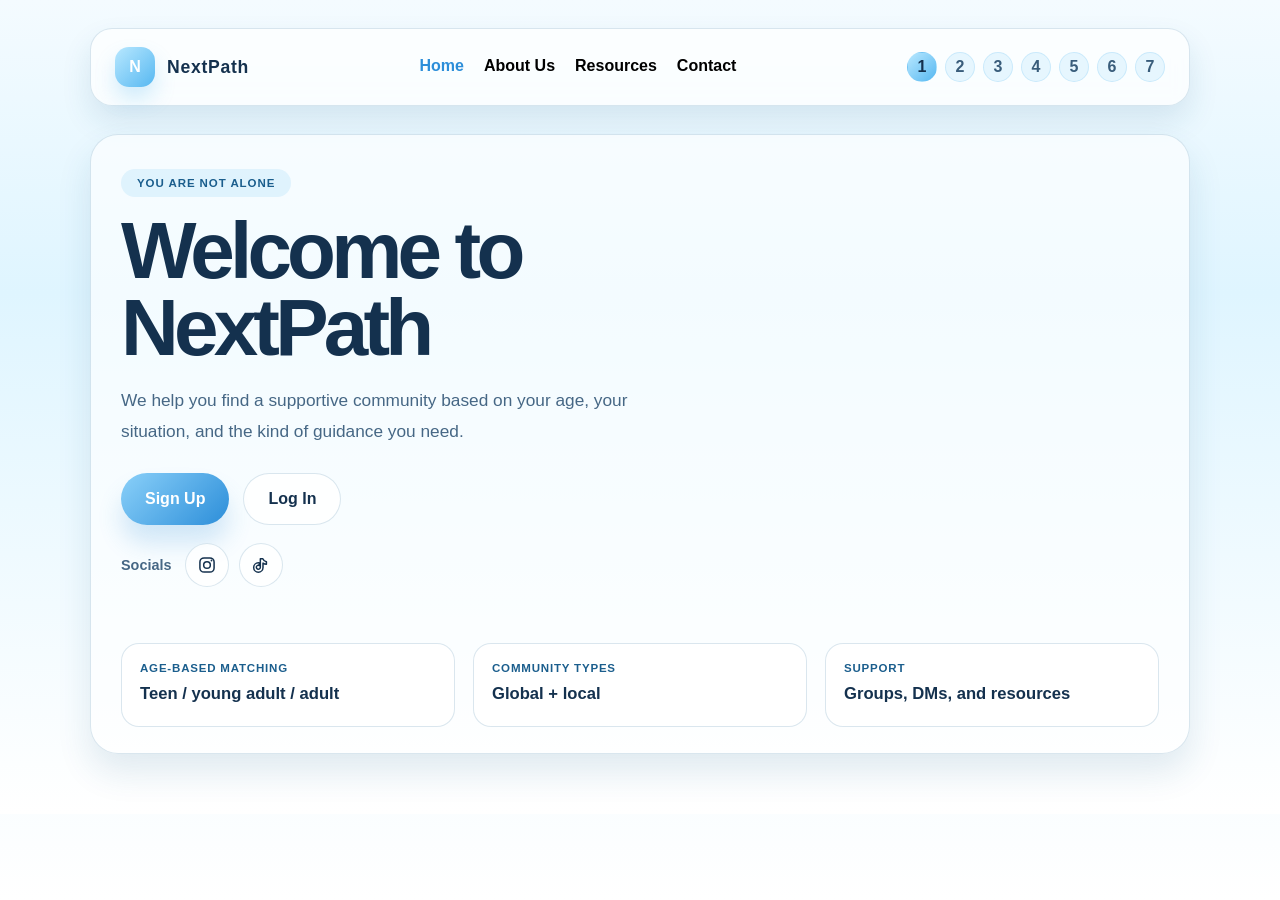
==== docs/index.html @ b5a2231a "Clarify school directory preview handling Co-authored-by: delvicariodyllan <323432565+delvicariodyll" ====
<!DOCTYPE html>
<html lang="en">
  <head>
    <meta charset="UTF-8" />
    <meta name="viewport" content="width=device-width, initial-scale=1.0" />
    <title>NextPath | Support Communities</title>
    <meta name="description" content="Welcome to NextPath. Find age-appropriate support communities, local groups, and resources that match what you're going through." />
    <link rel="stylesheet" href="styles.css" />
  </head>
  <body>
    <div class="page-shell">
      <header class="topbar">
        <div class="brand-wrap">
          <div class="brand-mark">N</div>
          <span class="brand-name">NextPath</span>
        </div>

        <nav class="nav-menu">
          <a href="#" class="nav-link active" data-page="home">Home</a>
          <a href="#" class="nav-link" data-page="about">About Us</a>
          <a href="#" class="nav-link" data-page="resources">Resources</a>
          <a href="#" class="nav-link" data-page="contact">Contact</a>
          <a href="#" class="nav-link hidden-field" data-page="people" data-auth-only="true">People</a>
        </nav>

        <div class="topbar-side">
          <div id="accountSummary" class="account-summary hidden-field" aria-live="polite">
            <button id="accountSummaryButton" class="account-chip" type="button">
              <div id="accountSummaryAvatar" class="account-chip-avatar">A</div>
              <div class="account-chip-copy">
                <strong id="accountSummaryName">Your account</strong>
                <span id="accountSummaryMeta">Create an account to see it here.</span>
              </div>
            </button>
            <button id="accountSettingsButton" class="ghost-btn account-settings-btn" type="button">My settings</button>
          </div>

          <div class="step-indicator">
            <span class="step-pill active">1</span>
            <span class="step-pill">2</span>
            <span class="step-pill">3</span>
            <span class="step-pill">4</span>
            <span class="step-pill">5</span>
            <span class="step-pill">6</span>
            <span class="step-pill">7</span>
          </div>
        </div>
      </header>

      <p id="appNotice" class="app-notice hidden-field" role="status" aria-live="polite"></p>

      <main class="onboarding-app">
        <!-- Home Page -->
        <div id="home-page" class="page-content active">
          <div class="page-card auth-home-card">
            <div id="homeGuestPanel" class="auth-home-panel">
              <div class="intro-copy">
                <p class="eyebrow">You are not alone</p>
                <h1 class="bubble">Welcome to NextPath</h1>
                <p class="subtext">
                  We help you find a supportive community based on your age, your
                  situation, and the kind of guidance you need.
                </p>

                <div class="cta-row">
                  <button id="homeSignupButton" class="primary-btn" type="button">Sign Up</button>
                  <button id="homeLoginButton" class="ghost-btn" type="button">Log In</button>
                </div>

                <div class="social-row" aria-label="Socials">
                  <span class="social-label">Socials</span>
                  <div class="social-links">
                    <a class="social-link" href="#" aria-label="Instagram link coming soon" title="Instagram link coming soon">
                      <svg viewBox="0 0 24 24" aria-hidden="true">
                        <rect x="3.5" y="3.5" width="17" height="17" rx="5"></rect>
                        <circle cx="12" cy="12" r="4"></circle>
                        <circle cx="17.4" cy="6.6" r="1.1" class="social-icon-fill"></circle>
                      </svg>
                    </a>
                    <a class="social-link" href="#" aria-label="TikTok link coming soon" title="TikTok link coming soon">
                      <svg viewBox="0 0 24 24" aria-hidden="true">
                        <path d="M14.2 4.5c.8 2 2.3 3.3 4.3 3.7v3a7.3 7.3 0 0 1-4.1-1.4v5.2a5.6 5.6 0 1 1-5.6-5.6c.4 0 .8 0 1.2.1v3.1a2.4 2.4 0 1 0 1.2 2.1V4.5h3z"></path>
                      </svg>
                    </a>
                  </div>
                </div>
              </div>

              <div class="info-panel">
                <div class="mini-card">
                  <span class="mini-label">Age-based matching</span>
                  <strong>Teen / young adult / adult</strong>
                </div>
                <div class="mini-card">
                  <span class="mini-label">Community types</span>
                  <strong>Global + local</strong>
                </div>
                <div class="mini-card">
                  <span class="mini-label">Support</span>
                  <strong>Groups, DMs, and resources</strong>
                </div>
              </div>
            </div>

            <div id="homeAuthenticatedPanel" class="auth-home-panel hidden-field">
              <div class="card-header">
                <span class="eyebrow small">Welcome back</span>
                <h1 class="bubble">Your NextPath home</h1>
                <p id="homeAuthenticatedCopy" class="subtext">You're signed in and ready to pick up where you left off.</p>
              </div>

              <div class="info-panel auth-dashboard-grid">
                <div class="mini-card">
                  <span class="mini-label">Community access</span>
                  <strong>People matches and support spaces are ready.</strong>
                </div>
                <div class="mini-card">
                  <span class="mini-label">Your profile</span>
                  <strong>Review your onboarding details and saved settings.</strong>
                </div>
                <div class="mini-card">
                  <span class="mini-label">Saved on this browser</span>
                  <strong>Refresh safely and stay on your signed-in home.</strong>
                </div>
              </div>

              <div class="cta-row">
                <button id="homePeopleButton" class="primary-btn" type="button">See People matches</button>
                <button id="homeAccountButton" class="ghost-btn" type="button">Open My Account</button>
              </div>

              <div class="social-row" aria-label="Socials">
                <span class="social-label">Socials</span>
                <div class="social-links">
                  <a class="social-link" href="#" aria-label="Instagram link coming soon" title="Instagram link coming soon">
                    <svg viewBox="0 0 24 24" aria-hidden="true">
                      <rect x="3.5" y="3.5" width="17" height="17" rx="5"></rect>
                      <circle cx="12" cy="12" r="4"></circle>
                      <circle cx="17.4" cy="6.6" r="1.1" class="social-icon-fill"></circle>
                    </svg>
                  </a>
                  <a class="social-link" href="#" aria-label="TikTok link coming soon" title="TikTok link coming soon">
                    <svg viewBox="0 0 24 24" aria-hidden="true">
                      <path d="M14.2 4.5c.8 2 2.3 3.3 4.3 3.7v3a7.3 7.3 0 0 1-4.1-1.4v5.2a5.6 5.6 0 1 1-5.6-5.6c.4 0 .8 0 1.2.1v3.1a2.4 2.4 0 1 0 1.2 2.1V4.5h3z"></path>
                    </svg>
                  </a>
                </div>
              </div>
            </div>
          </div>
        </div>

        <!-- Signup Page -->
        <div id="signup-page" class="page-content">
          <section class="screen active" data-step="1">
            <div class="intro-copy">
              <p class="eyebrow">Create your account</p>
              <h1 class="bubble">Start your NextPath signup</h1>
              <p class="subtext">
                Tell us a little about yourself so we can guide you toward the
                right support, community, and resources.
              </p>

              <div class="cta-row">
                <button class="primary-btn next-btn" type="button">Start Sign Up</button>
                <button id="signupLoginButton" class="ghost-btn" type="button">Log In Instead</button>
              </div>
            </div>

            <div class="info-panel">
              <div class="mini-card">
                <span class="mini-label">Age-based matching</span>
                <strong>Teen / young adult / adult</strong>
              </div>
              <div class="mini-card">
                <span class="mini-label">Community types</span>
                <strong>Global + local</strong>
              </div>
              <div class="mini-card">
                <span class="mini-label">Support</span>
                <strong>Groups, DMs, and resources</strong>
              </div>
            </div>
          </section>

          <section class="screen" data-step="2">
            <div class="card-header">
              <span class="eyebrow small">Step 1</span>
              <h2 class="bubble">How old are you?</h2>
            </div>

            <div class="age-box">
              <div class="age-readout">
                <span id="ageValue">15</span>
              </div>
              <input id="ageRange" type="range" min="7" max="100" value="15" />
              <div id="ageNote" class="age-note">You will be placed within ages 13-18</div>
              <div id="ageTag" class="age-tag">Teen support circle</div>
            </div>

            <div class="nav-row">
              <button class="ghost-btn prev-btn">Back</button>
              <button class="primary-btn next-btn">Next</button>
            </div>
          </section>

          <section class="screen" data-step="3">
            <div class="card-header">
              <span class="eyebrow small">Step 2</span>
              <h2 class="bubble">What are you mainly looking for?</h2>
            </div>

            <div class="choice-grid">
              <button class="choice-card active">A community</button>
              <button class="choice-card">Support programs</button>
              <button class="choice-card">A job</button>
              <button class="choice-card">Resources</button>
              <button class="choice-card">Guidance</button>
              <button class="choice-card">Something else</button>
            </div>

            <div class="nav-row">
              <button class="ghost-btn prev-btn">Back</button>
              <button class="primary-btn next-btn">Next</button>
            </div>
          </section>

          <section class="screen" data-step="4">
            <div class="card-header">
              <span class="eyebrow small">Step 3</span>
              <h2 class="bubble">What are you going through?</h2>
            </div>

            <div class="choice-grid category-grid">
              <button class="choice-card active">Loss &amp; Grief</button>
              <button class="choice-card">Home &amp; Family</button>
              <button class="choice-card">Money &amp; Work</button>
              <button class="choice-card">School</button>
              <button class="choice-card">Mental Wellbeing</button>
              <button class="choice-card">Physical Health</button>
              <button class="choice-card">Relationships</button>
              <button class="choice-card">Moving &amp; Change</button>
              <button class="choice-card">Finding Community</button>
              <button class="choice-card">Personal Growth</button>
              <button class="choice-card">Something else</button>
            </div>

            <div class="nav-row">
              <button class="ghost-btn prev-btn">Back</button>
              <button class="primary-btn next-btn">Next</button>
            </div>
          </section>

          <section class="screen" data-step="5">
            <div class="card-header">
              <span class="eyebrow small">Step 4 · Expand</span>
              <h2 class="bubble">Expand your path</h2>
              <p class="subtext">Choose a more specific option so we can guide you to the right support.</p>
            </div>

            <div class="choice-grid"></div>

            <div class="nav-row">
              <button class="ghost-btn prev-btn">Back</button>
              <button class="primary-btn next-btn">Next</button>
            </div>
          </section>

          <section class="screen" data-step="6">
            <div class="card-header">
              <span class="eyebrow small">Step 5</span>
              <h2 class="bubble">Build your profile</h2>
            </div>

            <div class="profile-layout">
              <div class="profile-side">
                <div class="avatar-section">
                  <div class="avatar-wrap">
                    <div class="avatar-circle">A</div>
                    <button id="cropAvatarBtn" class="crop-btn" aria-label="Crop avatar" title="Crop your avatar">✂️</button>
                  </div>
                </div>

                <label class="field-label">Choose an avatar color</label>
                <div class="avatar-colors" aria-label="Choose an avatar color">
                  <button type="button" class="avatar-color active" data-color="blue" aria-label="Blue"></button>
                  <button type="button" class="avatar-color pink" data-color="pink" aria-label="Pink"></button>
                  <button type="button" class="avatar-color purple" data-color="purple" aria-label="Purple"></button>
                  <button type="button" class="avatar-color green" data-color="green" aria-label="Green"></button>
                  <button type="button" class="avatar-color gold" data-color="gold" aria-label="Gold"></button>
                </div>
                <label class="upload-btn">
                  Upload your own picture
                  <input id="avatarUpload" type="file" accept="image/png,image/jpeg,image/webp" />
                </label>

                <label class="field-label" for="firstName">First name</label>
                <input id="firstName" type="text" placeholder="Type your name here" class="text-field" required />
                <label class="field-label" for="emailAddress">Email</label>
                <input id="emailAddress" type="email" placeholder="Type your email here" class="text-field" aria-describedby="emailHelp" required />
                <p id="emailHelp" class="field-help">For emails and updates.</p>
                <label class="field-label" for="password">Password</label>
                <input id="password" type="password" placeholder="Create a password" class="text-field" autocomplete="new-password" required />
                <p id="passwordHelp" class="field-help">Required to create your account and log back in later.</p>
                <label class="field-label">School / College</label>
                <p class="field-help">Directory suggestions are sourced from official NCES/IES datasets and periodically refreshed.</p>
                <div class="school-search">
                  <input id="schoolSearch" type="text" class="text-field" autocomplete="off" placeholder="Start typing your school..." aria-autocomplete="list" aria-controls="schoolSuggestions" aria-describedby="schoolDirectoryStatus" role="combobox" aria-expanded="false" aria-haspopup="listbox" aria-activedescendant="" />
                  <div id="schoolSuggestions" class="school-suggestions" role="listbox"></div>
                </div>
                <p id="schoolDirectoryStatus" class="field-help" role="status" aria-live="polite">Loading school directory…</p>
                <p class="field-help">NCES/IES source details and refresh guidance: <a href="school-directory-data.md" class="email-link">school-directory-data.md</a></p>
                <div id="schoolAbbreviation" class="school-abbreviation">Your school initials will appear here</div>
                <button id="noSchoolButton" type="button" class="small-link">I do not go to school</button>
                <input id="otherSchool" type="text" class="text-field hidden-field" placeholder="Type your school name here" aria-label="Type your school name" />
              </div>

              <div class="profile-side details">
                <label class="field-label">Interests</label>
                <div class="interest-tags" aria-label="Choose your interests">
                  <span class="active">Music</span>
                  <span>Art</span>
                  <span>Wellbeing</span>
                  <span>Friends</span>
                  <span>Gaming</span>
                  <span>Sports</span>
                  <span>Reading</span>
                  <span>Writing</span>
                  <span>Nature</span>
                  <span>Cooking</span>
                  <span>Animals</span>
                  <span>Technology</span>
                  <span>Volunteering</span>
                  <span>Faith &amp; spirituality</span>
                  <span>Creative projects</span>
                </div>

                <label class="field-label" for="profileBio">Bio</label>
                <textarea id="profileBio" class="text-field area">Looking for peer support, encouragement, and a safe place to feel understood.</textarea>

                <label class="field-label">Local or global?</label>
                <div class="toggle-row">
                  <button class="toggle-btn active">Global + Local</button>
                  <button class="toggle-btn">Global only</button>
                </div>
              </div>
            </div>

            <div class="nav-row">
              <button class="ghost-btn prev-btn">Back</button>
              <button class="primary-btn next-btn">Next</button>
            </div>
          </section>

          <section class="screen" data-step="7">
            <div class="card-header">
              <span class="eyebrow small">Step 6</span>
              <h2 class="bubble">Your community match</h2>
            </div>

            <div class="match-box">
              <div class="match-header">
                <div class="pill">Recommended</div>
                <div class="status-dot"></div>
              </div>

              <h3>Teen Support Circle</h3>
              <p class="match-description">A starting point matched to what you shared.</p>
              <ul>
                <li>Age-separated community</li>
                <li>Supportive group chats</li>
                <li>Local meetups and resources</li>
                <li>Private DMs to connect</li>
              </ul>
            </div>

            <div class="action-grid"></div>

            <div class="nav-row end">
              <button class="ghost-btn prev-btn">Back</button>
              <button id="joinNowButton" class="primary-btn" type="button">Join Now</button>
            </div>
          </section>
        </div>

        <!-- Login Page -->
        <div id="login-page" class="page-content">
          <div class="page-card login-page-card">
            <div class="card-header">
              <span class="eyebrow small">Returning user</span>
              <h1 class="bubble">Log in to NextPath</h1>
              <p class="subtext">Use the email and password from your saved account on this browser.</p>
            </div>

            <form id="loginForm" class="returning-user-panel login-panel">
              <div>
                <h3>Saved on this browser</h3>
                <p id="loginStatus" class="small-subtext">Create an account first if this is your first visit on this browser.</p>
              </div>
              <div class="returning-user-form">
                <p id="loginAccountPickerLabel" class="field-label">Saved accounts</p>
                <div id="loginAccountPicker" class="login-account-picker" role="listbox" aria-labelledby="loginAccountPickerLabel"></div>

                <label class="field-label" for="loginEmail">Email</label>
                <input id="loginEmail" type="email" class="text-field" autocomplete="email" placeholder="Type your email here" required />

                <label class="field-label" for="loginPassword">Password</label>
                <input id="loginPassword" type="password" class="text-field" autocomplete="current-password" placeholder="Type your password here" required />
                <p class="field-help">Passwords are required for new signups and for log in.</p>

                <div class="returning-user-actions">
                  <button class="primary-btn" type="submit">Log In</button>
                  <button id="loginBackButton" class="ghost-btn" type="button">Back to Home</button>
                </div>
              </div>
            </form>
          </div>
        </div>

        <!-- About Us Page -->
        <div id="about-page" class="page-content">
          <div class="page-card">
            <div class="card-header">
              <h1 class="bubble">About NextPath</h1>
            </div>

            <div class="info-panel about-panel">
              <div class="mini-card">
                <p class="info-copy">
                  NextPath is designed for people rebuilding their lives after a major disruption—especially young adults facing barriers such as homelessness, financial hardship, interrupted education, unemployment, or limited access to opportunity. Rather than labeling people by what happened to them, NextPath focuses on where they are now and where they want to go.
                </p>
              </div>

              <div class="mini-card">
                <h3 class="section-title">How We Help</h3>
                <p class="info-copy">
                  We connect you with supportive communities, local resources, and mentorship opportunities to help you chart your own path forward.
                </p>
              </div>

              <div class="mini-card">
                <h3 class="section-title">Get in Touch</h3>
                <p class="info-copy">
                  Have questions or want to learn more? Reach out to us at <a href="mailto:nextpathproject@gmail.com" class="email-link">nextpathproject@gmail.com</a>
                </p>
              </div>

              <div class="mini-card">
                <h3 class="section-title">Featured Stories</h3>
                <p class="info-copy">
                  Coming soon! Share inspiring stories from our community members.
                </p>
              </div>
            </div>

            <div class="nav-row">
              <button class="ghost-btn back-to-home-btn">Back to Home</button>
            </div>
          </div>
        </div>

        <!-- Resources Page -->
        <div id="resources-page" class="page-content">
          <div class="page-card">
            <div class="card-header">
              <h1 class="bubble">Resources</h1>
            </div>
            <p class="subtext">Coming soon! Helpful resources and guides will be available here.</p>
            <div class="nav-row">
              <button class="ghost-btn back-to-home-btn">Back to Home</button>
            </div>
          </div>
        </div>

        <!-- People Page -->
        <div id="people-page" class="page-content">
          <div class="page-card">
            <div class="card-header">
              <span class="eyebrow small">People</span>
              <h1 class="bubble">People who get it</h1>
              <p id="peopleContext" class="subtext">Create your account to unlock personalized people and community matching.</p>
            </div>

            <div id="peopleEmptyState" class="empty-state">
              <h3>No live people here yet</h3>
              <p>
                NextPath is still growing. This tab is already filtered by your onboarding problem and shared interests,
                and it will populate with people and communities as they join.
              </p>
            </div>

            <div id="peopleMatches" class="people-grid"></div>
            <p id="peoplePlaceholderNote" class="placeholder-note hidden-field">Placeholder matches are shown while live members are still joining.</p>

            <div class="nav-row">
              <button class="ghost-btn back-to-home-btn">Back to Home</button>
            </div>
          </div>
        </div>

        <!-- Account Page -->
        <div id="account-page" class="page-content">
          <div class="page-card">
            <div class="card-header">
              <span class="eyebrow small">Account</span>
              <h1 class="bubble">Your account</h1>
              <p id="accountContext" class="subtext">Finish onboarding to see your account controls, settings, and posts.</p>
            </div>

            <section id="returningUserPanel" class="returning-user-panel">
              <div>
                <h3>Returning user</h3>
                <p id="returningUserStatus" class="small-subtext">Create an account to unlock sign-in for later visits on this browser.</p>
              </div>
              <div class="returning-user-form">
                <p id="returningAccountPickerLabel" class="field-label">Saved accounts</p>
                <div id="returningAccountPicker" class="login-account-picker" role="listbox" aria-labelledby="returningAccountPickerLabel"></div>
                <div class="returning-user-actions">
                  <button id="returningLoginButton" class="primary-btn" type="button">Sign in</button>
                  <button id="signOutButton" class="ghost-btn" type="button" disabled>Sign out</button>
                </div>
                <button id="resumeOnboardingButton" class="ghost-btn full-width-btn" type="button" disabled>Edit full signup details</button>
              </div>
            </section>

            <div class="account-page-grid">
              <section class="profile-side">
                <h3>Settings</h3>
                <p id="settingsOwnerNote" class="owner-note">Only the account owner can use these settings.</p>

                <label class="field-label" for="settingsAge">Age</label>
                <input id="settingsAge" type="number" min="7" max="100" class="text-field" disabled />

                <label class="field-label" for="settingsName">First name</label>
                <input id="settingsName" type="text" class="text-field" disabled />

                <label class="field-label" for="settingsEmail">Email</label>
                <input id="settingsEmail" type="email" class="text-field" disabled />

                <label class="field-label" for="settingsGoal">Main goal</label>
                <select id="settingsGoal" class="text-field" disabled>
                  <option value="A community">A community</option>
                  <option value="Support programs">Support programs</option>
                  <option value="A job">A job</option>
                  <option value="Resources">Resources</option>
                  <option value="Guidance">Guidance</option>
                  <option value="Something else">Something else</option>
                </select>

                <label class="field-label" for="settingsCategory">Community focus</label>
                <select id="settingsCategory" class="text-field" disabled>
                  <option value="Loss &amp; Grief">Loss &amp; Grief</option>
                </select>

                <label class="field-label" for="settingsSubcategory">Expanded focus</label>
                <select id="settingsSubcategory" class="text-field" disabled>
                  <option value="">No expanded focus</option>
                </select>

                <label class="field-label" for="settingsSchool">School / College</label>
                <input id="settingsSchool" type="text" class="text-field" disabled />

                <label class="field-label" for="settingsLocation">Local or global</label>
                <input id="settingsLocation" type="text" class="text-field" disabled />

                <label class="field-label" for="settingsInterests">Interests (comma separated)</label>
                <input id="settingsInterests" type="text" class="text-field" disabled />

                <label class="field-label" for="settingsBio">Bio</label>
                <textarea id="settingsBio" class="text-field area" disabled></textarea>

                <button id="saveSettingsButton" class="primary-btn account-save-btn" type="button" disabled>Save settings</button>
              </section>

              <section class="profile-side">
                <h3>Your posts</h3>
                <p class="small-subtext">Only posts created by this account show edit controls.</p>
                <div id="accountPosts" class="post-list"></div>
              </section>
            </div>

            <div class="nav-row">
              <button class="ghost-btn back-to-home-btn">Back to Home</button>
            </div>
          </div>
        </div>

        <!-- Contact Page -->
        <div id="contact-page" class="page-content">
          <div class="page-card">
            <div class="card-header">
              <h1 class="bubble">Contact</h1>
            </div>
            <div class="contact-panel">
              <p class="contact-intro">Get in touch with NextPath</p>
              <a href="mailto:nextpathproject@gmail.com" class="email-link contact-link">
                nextpathproject@gmail.com
              </a>
            </div>
            <div class="nav-row">
              <button class="ghost-btn back-to-home-btn">Back to Home</button>
            </div>
          </div>
        </div>
      </main>
    </div>

    <!-- Enhanced Avatar Cropper Modal Popup -->
    <div id="avatarCropperModal" class="avatar-cropper-modal hidden-field">
      <div class="cropper-container">
        <div class="cropper-header">
          <h3>Crop Your Avatar</h3>
          <button id="closeCropper" class="close-btn" aria-label="Close cropper">×</button>
        </div>

        <div class="cropper-content">
          <div class="crop-canvas-wrapper">
            <canvas id="cropCanvas"></canvas>
            <div class="crop-overlay"></div>
          </div>

          <div class="crop-controls-section">
            <div class="control-group">
              <label class="crop-label" for="avatarZoom">Zoom</label>
              <input id="avatarZoom" type="range" min="50" max="300" value="100" step="5" />
              <span class="control-value" id="zoomValue">100%</span>
            </div>

            <div class="control-group">
              <label class="crop-label" for="avatarX">Left / Right</label>
              <input id="avatarX" type="range" min="-100" max="100" value="0" step="5" />
              <span class="control-value" id="xValue">0%</span>
            </div>

            <div class="control-group">
              <label class="crop-label" for="avatarY">Up / Down</label>
              <input id="avatarY" type="range" min="-100" max="100" value="0" step="5" />
              <span class="control-value" id="yValue">0%</span>
            </div>
          </div>
        </div>

        <div class="cropper-actions">
          <button id="cancelCrop" class="ghost-btn">Cancel</button>
          <button id="applyCrop" class="primary-btn">Apply Crop</button>
        </div>
      </div>
    </div>

    <script src="script.js"></script>
  </body>
</html>
---- docs/styles.css ----
:root {
  --sky-50: #eff9ff;
  --sky-100: #dff4ff;
  --sky-200: #cfeeff;
  --sky-300: #b8e8ff;
  --sky-400: #8ad0f9;
  --sky-500: #57b8f1;
  --sky-700: #2c8ed9;
  --sky-900: #1b5e8d;
  --navy-900: #14314e;
  --navy-700: #395d7b;
  --white: #ffffff;
  --muted: #466785;
  --shadow: rgba(28, 88, 130, 0.12);
  --line: rgba(51, 115, 163, 0.18);
  --panel: rgba(255, 255, 255, 0.75);
}

* {
  box-sizing: border-box;
}

html, body {
  margin: 0;
  min-height: 100%;
  font-family: "Segoe UI", Tahoma, Geneva, Verdana, sans-serif;
  background: linear-gradient(180deg, #f4fbff 0%, #dff5ff 36%, #ffffff 100%);
  color: var(--navy-900);
}

body {
  display: flex;
  justify-content: center;
  align-items: flex-start;
  padding: 28px 18px 60px;
}

button, input, textarea {
  font: inherit;
}

button {
  cursor: pointer;
}

.page-shell {
  width: min(1100px, 100%);
}

.topbar {
  display: flex;
  align-items: center;
  justify-content: space-between;
  flex-wrap: wrap;
  gap: 14px 22px;
  padding: 18px 24px;
  background: rgba(255,255,255,0.7);
  border: 1px solid var(--line);
  border-radius: 22px;
  box-shadow: 0 15px 30px var(--shadow);
  backdrop-filter: blur(8px);
}

.brand-wrap {
  display: flex;
  align-items: center;
  gap: 12px;
  margin-right: auto;
}

.brand-mark {
  width: 40px;
  height: 40px;
  border-radius: 14px;
  background: linear-gradient(135deg, var(--sky-300), var(--sky-500));
  color: var(--white);
  display: grid;
  place-items: center;
  font-weight: 800;
  box-shadow: 0 12px 20px rgba(87, 184, 241, 0.25);
}

.brand-name {
  font-size: 1.1rem;
  font-weight: 800;
  letter-spacing: 0.04em;
}

.nav-menu {
  display: flex;
  flex-wrap: wrap;
  gap: 10px 20px;
  align-items: center;
}

.topbar-side {
  display: flex;
  align-items: center;
  gap: 14px;
  margin-left: auto;
}

.nav-link {
  color: #000000 !important;
  text-decoration: none;
  font-weight: 700;
  cursor: pointer;
  transition: color 0.2s ease;
  border-bottom: 2px solid transparent;
  padding-bottom: 2px;
  background: none;
  border: none;
  font-size: inherit;
}

.nav-link:hover {
  color: var(--sky-700) !important;
}

.nav-link.active {
  color: var(--sky-700) !important;
  border-bottom-color: var(--sky-700);
}

.step-indicator {
  display: flex;
  gap: 8px;
}

.account-summary {
  display: flex;
  align-items: center;
  gap: 10px;
}

.account-chip {
  display: flex;
  align-items: center;
  gap: 12px;
  padding: 8px 12px;
  border: 1px solid var(--line);
  border-radius: 18px;
  background: rgba(255,255,255,0.86);
  color: var(--navy-900);
}

.account-chip-copy {
  display: flex;
  flex-direction: column;
  align-items: flex-start;
  gap: 2px;
  text-align: left;
}

.account-chip-copy strong {
  font-size: 0.92rem;
}

.account-chip-copy span {
  color: var(--muted);
  font-size: 0.78rem;
  font-weight: 700;
}

.account-chip-avatar {
  width: 42px;
  height: 42px;
  border-radius: 50%;
  background: linear-gradient(135deg, var(--sky-300), var(--sky-500));
  color: var(--white);
  display: grid;
  place-items: center;
  font-weight: 900;
  background-size: cover;
  background-position: center;
  box-shadow: 0 10px 18px rgba(87,184,241,0.2);
}

.account-chip-avatar.pink { background: linear-gradient(135deg, #ffb8d2, #e66b9a); }
.account-chip-avatar.purple { background: linear-gradient(135deg, #d0b8ff, #8762d6); }
.account-chip-avatar.green { background: linear-gradient(135deg, #a9e8c4, #45ae75); }
.account-chip-avatar.gold { background: linear-gradient(135deg, #ffe4a1, #e1a62a); }
.account-chip-avatar.has-image { background-repeat: no-repeat; }

.account-settings-btn,
.account-save-btn {
  min-height: 44px;
}

.step-pill {
  width: 30px;
  height: 30px;
  border-radius: 50%;
  background: rgba(87, 184, 241, 0.12);
  border: 1px solid rgba(87,184,241,0.2);
  display: grid;
  place-items: center;
  color: var(--navy-700);
  font-weight: 800;
}

.step-pill.active {
  background: linear-gradient(135deg, var(--sky-300), var(--sky-500));
  color: var(--navy-900);
  border-color: transparent;
}

.onboarding-app {
  position: relative;
  margin-top: 28px;
  min-height: 620px;
}

.app-notice {
  margin: 14px 6px 0;
  padding: 12px 16px;
  border: 1px solid rgba(44,142,217,0.2);
  border-radius: 16px;
  background: rgba(255,255,255,0.78);
  color: var(--sky-900);
  font-weight: 700;
}

.page-content {
  display: none;
}

.page-content.active {
  display: block;
}

.page-card {
  background: rgba(255,255,255,0.62);
  border: 1px solid var(--line);
  border-radius: 28px;
  padding: 34px 30px 26px;
  box-shadow: 0 18px 34px var(--shadow);
}

.auth-home-card,
.login-page-card {
  min-height: 620px;
}

.auth-home-card {
  display: flex;
  flex-direction: column;
  justify-content: center;
}

.auth-home-panel {
  display: grid;
  gap: 28px;
}

.screen {
  display: none;
  background: rgba(255,255,255,0.62);
  border: 1px solid var(--line);
  border-radius: 28px;
  padding: 34px 30px 26px;
  box-shadow: 0 18px 34px var(--shadow);
}

.screen.active {
  display: block;
}

.content-section {
  background: rgba(255,255,255,0.62);
  border: 1px solid var(--line);
  border-radius: 28px;
  padding: 34px 30px 26px;
  box-shadow: 0 18px 34px var(--shadow);
}

.about-content {
  max-width: 700px;
}

.about-panel {
  grid-template-columns: 1fr 1fr;
}

.email-link {
  color: var(--sky-700);
  text-decoration: none;
  font-weight: 600;
}

.email-link:hover {
  text-decoration: underline;
}

.eyebrow {
  display: inline-block;
  margin: 0 0 16px;
  padding: 8px 16px;
  border-radius: 999px;
  background: rgba(87, 184, 241, 0.14);
  color: var(--sky-900);
  text-transform: uppercase;
  letter-spacing: 0.08em;
  font-size: 0.72rem;
  font-weight: 900;
}

.eyebrow.small {
  padding: 7px 12px;
  font-size: 0.68rem;
}

.bubble {
  font-weight: 900;
  letter-spacing: -0.06em;
  line-height: 0.96;
}

h1.bubble {
  font-size: clamp(2.7rem, 7vw, 5rem);
  margin: 0;
}

h2.bubble {
  font-size: clamp(2rem, 5vw, 3.1rem);
  margin: 0;
}

h3 {
  margin: 0;
  font-size: 1.5rem;
}

.intro-copy {
  max-width: 660px;
}

.subtext {
  margin: 18px 0 0;
  max-width: 560px;
  color: var(--muted);
  font-size: 1.08rem;
  line-height: 1.8;
}

.cta-row,
.nav-row {
  display: flex;
  align-items: center;
  gap: 14px;
  margin-top: 26px;
}

.social-row {
  display: flex;
  align-items: center;
  gap: 14px;
  margin-top: 18px;
  flex-wrap: wrap;
}

.social-label {
  color: var(--muted);
  font-size: 0.9rem;
  font-weight: 800;
}

.social-links {
  display: flex;
  align-items: center;
  gap: 10px;
}

.social-link {
  display: inline-flex;
  align-items: center;
  justify-content: center;
  width: 44px;
  height: 44px;
  border-radius: 999px;
  border: 1px solid var(--line);
  background: rgba(255,255,255,0.82);
  color: var(--navy-900);
  transition: transform 0.2s ease, box-shadow 0.2s ease, border-color 0.2s ease;
}

.social-link:hover,
.social-link:focus-visible {
  transform: translateY(-1px);
  border-color: rgba(44,142,217,0.45);
  box-shadow: 0 10px 18px rgba(87,184,241,0.14);
}

.social-link:focus-visible {
  outline: 2px solid rgba(44,142,217,0.45);
  outline-offset: 2px;
}

.social-link svg {
  width: 20px;
  height: 20px;
  stroke: currentColor;
  stroke-width: 1.8;
  fill: none;
  stroke-linecap: round;
  stroke-linejoin: round;
}

.social-link .social-icon-fill {
  fill: currentColor;
  stroke: none;
}

.primary-btn,
.ghost-btn,
.toggle-btn,
.choice-card {
  border: none;
  border-radius: 999px;
  font-weight: 800;
  transition: transform 0.2s ease, box-shadow 0.2s ease;
}

.primary-btn,
.ghost-btn {
  min-height: 52px;
  padding: 0 24px;
}

.primary-btn {
  background: linear-gradient(135deg, var(--sky-400), var(--sky-700));
  color: var(--white);
  box-shadow: 0 18px 24px rgba(44, 142, 217, 0.2);
}

.primary-btn:hover,
.ghost-btn:hover,
.choice-card:hover,
.toggle-btn:hover {
  transform: translateY(-1px);
}

.ghost-btn {
  background: rgba(255,255,255,0.8);
  color: var(--navy-900);
  border: 1px solid var(--line);
}

.info-panel {
  display: grid;
  grid-template-columns: repeat(3, minmax(0,1fr));
  gap: 18px;
  margin-top: 28px;
}

.mini-card {
  display: flex;
  flex-direction: column;
  gap: 8px;
  padding: 18px 18px 20px;
  background: rgba(255,255,255,0.78);
  border: 1px solid var(--line);
  border-radius: 18px;
}

.mini-label {
  color: var(--sky-900);
  font-size: 0.72rem;
  font-weight: 800;
  text-transform: uppercase;
  letter-spacing: 0.07em;
}

.mini-card strong {
  font-size: 1.04rem;
  line-height: 1.4;
}

.info-copy {
  margin: 0;
  color: #4a5f7f;
  font-size: 1rem;
  line-height: 1.6;
}

.section-title {
  margin: 0 0 1em;
  color: #1a3a5c;
  font-size: 1.1rem;
}

.age-box {
  max-width: 640px;
  margin-top: 28px;
  background: rgba(255,255,255,0.72);
  border: 1px solid var(--line);
  border-radius: 20px;
  padding: 26px 24px;
}

.age-readout {
  font-size: clamp(2.2rem, 6vw, 4rem);
  font-weight: 900;
  letter-spacing: -0.08em;
  color: var(--navy-900);
}

input[type="range"] {
  width: 100%;
  accent-color: var(--sky-700);
  margin: 18px 0 6px;
}

.age-note {
  margin-top: 12px;
  color: var(--muted);
  font-weight: 700;
}

.age-tag {
  display: inline-flex;
  margin-top: 18px;
  padding: 10px 16px;
  border-radius: 999px;
  background: rgba(87,184,241,0.12);
  color: var(--sky-900);
  font-weight: 800;
}

.choice-grid {
  display: grid;
  grid-template-columns: repeat(3, minmax(0,1fr));
  gap: 14px;
  margin-top: 24px;
}

.choice-card {
  min-height: 74px;
  background: rgba(255,255,255,0.8);
  border: 1px solid var(--line);
  color: var(--navy-900);
  padding: 16px 18px;
  text-align: left;
  font-weight: 800;
}

.choice-card.active {
  background: linear-gradient(135deg, rgba(184,232,255,0.9), rgba(255,255,255,0.9));
  border-color: rgba(44,142,217,0.35);
}

.card-header {
  margin-bottom: 10px;
}

.profile-layout {
  display: grid;
  grid-template-columns: 0.9fr 1.1fr;
  gap: 20px;
  margin-top: 16px;
}

.profile-side {
  background: rgba(255,255,255,0.72);
  border: 1px solid var(--line);
  border-radius: 22px;
  padding: 20px;
}

.avatar-section {
  position: relative;
  display: flex;
  flex-direction: column;
  align-items: center;
}

.avatar-wrap {
  position: relative;
  display: flex;
  justify-content: center;
  margin-bottom: 18px;
}

.avatar-circle {
  width: 96px;
  height: 96px;
  border-radius: 50%;
  background: linear-gradient(135deg, var(--sky-300), var(--sky-500));
  display: grid;
  place-items: center;
  color: var(--white);
  font-size: 2.2rem;
  font-weight: 900;
  box-shadow: 0 18px 24px rgba(87,184,241,0.2);
  background-size: cover;
  background-position: center;
}

.avatar-circle.pink {
  background: linear-gradient(135deg, #ffb8d2, #e66b9a);
}

.avatar-circle.purple {
  background: linear-gradient(135deg, #d0b8ff, #8762d6);
}

.avatar-circle.green {
  background: linear-gradient(135deg, #a9e8c4, #45ae75);
}

.avatar-circle.gold {
  background: linear-gradient(135deg, #ffe4a1, #e1a62a);
}

.avatar-circle.has-image {
  background-color: var(--sky-300);
  background-repeat: no-repeat;
}

.crop-btn {
  position: absolute;
  bottom: 0;
  right: 0;
  width: 36px;
  height: 36px;
  border-radius: 50%;
  background: linear-gradient(135deg, var(--sky-400), var(--sky-700));
  border: 3px solid var(--white);
  color: var(--white);
  font-size: 1.1rem;
  display: flex;
  align-items: center;
  justify-content: center;
  box-shadow: 0 6px 16px rgba(44, 142, 217, 0.3);
  cursor: pointer;
  transition: transform 0.2s ease, box-shadow 0.2s ease;
}

.crop-btn:hover {
  transform: scale(1.1);
  box-shadow: 0 8px 20px rgba(44, 142, 217, 0.4);
}

.crop-btn:active {
  transform: scale(0.95);
}

.avatar-colors {
  display: flex;
  gap: 10px;
  margin: 8px 0 14px;
}

.avatar-color {
  width: 30px;
  height: 30px;
  padding: 0;
  border: 3px solid transparent;
  border-radius: 50%;
  background: linear-gradient(135deg, var(--sky-300), var(--sky-500));
  cursor: pointer;
}

.avatar-color.pink { background: linear-gradient(135deg, #ffb8d2, #e66b9a); }
.avatar-color.purple { background: linear-gradient(135deg, #d0b8ff, #8762d6); }
.avatar-color.green { background: linear-gradient(135deg, #a9e8c4, #45ae75); }
.avatar-color.gold { background: linear-gradient(135deg, #ffe4a1, #e1a62a); }
.avatar-color.active { border-color: var(--navy-900); }

.upload-btn {
  display: inline-flex;
  width: fit-content;
  padding: 9px 13px;
  border: 1px solid var(--line);
  border-radius: 999px;
  color: var(--sky-900);
  background: rgba(255,255,255,0.78);
  font-size: 0.84rem;
  font-weight: 800;
  cursor: pointer;
}

.upload-btn input {
  display: none;
}

.hidden-field {
  display: none;
}

/* Enhanced Avatar Cropper Modal Popup */
.avatar-cropper-modal {
  position: fixed;
  top: 0;
  left: 0;
  right: 0;
  bottom: 0;
  background: rgba(0, 0, 0, 0.5);
  display: none;
  align-items: center;
  justify-content: center;
  z-index: 1000;
  padding: 20px;
  backdrop-filter: blur(4px);
}

.avatar-cropper-modal.show {
  display: flex;
}

.cropper-container {
  background: var(--white);
  border-radius: 24px;
  box-shadow: 0 25px 50px rgba(0, 0, 0, 0.25);
  width: 100%;
  max-width: 600px;
  display: flex;
  flex-direction: column;
  overflow: hidden;
  animation: slideUp 0.3s ease-out;
}

@keyframes slideUp {
  from {
    opacity: 0;
    transform: translateY(30px);
  }
  to {
    opacity: 1;
    transform: translateY(0);
  }
}

.cropper-header {
  display: flex;
  align-items: center;
  justify-content: space-between;
  padding: 22px 24px;
  border-bottom: 1px solid var(--line);
}

.cropper-header h3 {
  margin: 0;
  font-size: 1.4rem;
  color: var(--navy-900);
}

.close-btn {
  background: none;
  border: none;
  font-size: 2rem;
  color: var(--muted);
  padding: 0;
  width: 36px;
  height: 36px;
  display: flex;
  align-items: center;
  justify-content: center;
  cursor: pointer;
  border-radius: 8px;
  transition: background 0.2s ease, color 0.2s ease;
}

.close-btn:hover {
  background: rgba(87, 184, 241, 0.1);
  color: var(--navy-900);
}

.cropper-content {
  display: flex;
  gap: 20px;
  padding: 24px;
  flex: 1;
}

.crop-canvas-wrapper {
  position: relative;
  flex: 1;
  min-height: 400px;
  background: var(--sky-50);
  border-radius: 16px;
  overflow: hidden;
  display: flex;
  align-items: center;
  justify-content: center;
  border: 1px solid var(--line);
}

#cropCanvas {
  width: 100%;
  height: 100%;
  object-fit: contain;
}

.crop-overlay {
  position: absolute;
  top: 0;
  left: 0;
  right: 0;
  bottom: 0;
  border: 2px dashed var(--sky-500);
  pointer-events: none;
  box-shadow: inset 0 0 0 9999px rgba(0, 0, 0, 0.3);
}

.crop-controls-section {
  display: flex;
  flex-direction: column;
  gap: 16px;
  min-width: 140px;
}

.control-group {
  display: flex;
  flex-direction: column;
  gap: 6px;
}

.crop-label {
  display: block;
  color: var(--navy-900);
  font-size: 0.78rem;
  font-weight: 800;
  text-transform: uppercase;
  letter-spacing: 0.05em;
}

.control-group input[type="range"] {
  margin: 0;
  accent-color: var(--sky-500);
}

.control-value {
  font-size: 0.75rem;
  color: var(--muted);
  font-weight: 700;
}

.cropper-actions {
  display: flex;
  gap: 12px;
  padding: 16px 24px;
  border-top: 1px solid var(--line);
  justify-content: flex-end;
}

.cropper-actions .ghost-btn,
.cropper-actions .primary-btn {
  min-height: 44px;
  padding: 0 20px;
  font-size: 0.9rem;
}

.school-search {
  position: relative;
}

.school-suggestions {
  position: absolute;
  z-index: 4;
  display: none;
  width: 100%;
  margin-top: 6px;
  overflow: hidden;
  border: 1px solid var(--line);
  border-radius: 14px;
  background: var(--white);
  box-shadow: 0 14px 30px rgba(23, 59, 87, 0.14);
}

.school-suggestions.visible {
  display: block;
}

.school-suggestion {
  display: flex;
  justify-content: space-between;
  width: 100%;
  padding: 12px 14px;
  border: 0;
  border-bottom: 1px solid var(--line);
  background: transparent;
  color: var(--navy-900);
  text-align: left;
  font-weight: 800;
  cursor: pointer;
}

.school-suggestion:hover {
  background: rgba(184,232,255,0.35);
}

.school-suggestion.active,
.school-suggestion:focus-visible {
  outline: none;
  background: rgba(184,232,255,0.55);
}

.school-suggestion small {
  color: var(--sky-900);
  font-weight: 900;
  letter-spacing: 0.08em;
}

.school-abbreviation {
  margin-top: 8px;
  color: var(--muted);
  font-size: 0.82rem;
  font-weight: 800;
}

.small-link {
  margin-top: 10px;
  padding: 0;
  border: 0;
  background: transparent;
  color: var(--sky-900);
  font-weight: 800;
  cursor: pointer;
}

.field-label {
  display: block;
  margin: 14px 0 8px;
  color: var(--navy-900);
  font-weight: 800;
}

.field-help,
.small-subtext,
.owner-note,
.placeholder-note,
.match-meta {
  color: var(--muted);
  font-size: 0.88rem;
  line-height: 1.6;
}

.field-help {
  margin: 8px 0 0;
}

.text-field {
  width: 100%;
  min-height: 48px;
  border-radius: 14px;
  border: 1px solid var(--line);
  background: rgba(255,255,255,0.9);
  padding: 12px 14px;
  color: var(--navy-900);
}

.text-field.area {
  min-height: 120px;
  resize: vertical;
}

.empty-state {
  margin-top: 20px;
  padding: 20px 22px;
  border: 1px dashed rgba(44,142,217,0.3);
  border-radius: 20px;
  background: rgba(255,255,255,0.72);
}

.people-grid,
.account-page-grid,
.post-list {
  display: grid;
  gap: 16px;
}

.people-grid,
.account-page-grid {
  margin-top: 20px;
}

.returning-user-panel {
  display: grid;
  grid-template-columns: 1fr minmax(0, 420px);
  gap: 16px 20px;
  margin-top: 18px;
  padding: 20px;
  border: 1px solid var(--line);
  border-radius: 20px;
  background: rgba(255,255,255,0.72);
}

.returning-user-form {
  display: grid;
  gap: 12px;
}

.login-account-picker {
  display: grid;
  grid-template-columns: repeat(2, minmax(0, 1fr));
  gap: 10px;
}

.login-account-picker-empty {
  grid-column: 1 / -1;
  margin: 0;
  padding: 10px 12px;
  border: 1px dashed rgba(44,142,217,0.3);
  border-radius: 14px;
  background: rgba(255,255,255,0.84);
  color: var(--muted);
  font-size: 0.85rem;
  font-weight: 600;
}

.login-account-tile {
  display: flex;
  align-items: center;
  gap: 10px;
  width: 100%;
  min-height: 62px;
  padding: 10px 12px;
  border: 1px solid rgba(44,142,217,0.22);
  border-radius: 16px;
  background: rgba(255,255,255,0.92);
  color: var(--navy-900);
  text-align: left;
  cursor: pointer;
  transition: border-color 0.2s ease, box-shadow 0.2s ease, transform 0.2s ease;
}

.login-account-tile:hover {
  border-color: rgba(44,142,217,0.45);
  box-shadow: 0 10px 18px rgba(87,184,241,0.12);
  transform: translateY(-1px);
}

.login-account-tile:focus-visible {
  outline: 2px solid rgba(44,142,217,0.6);
  outline-offset: 1px;
}

.login-account-tile.is-selected {
  border-color: var(--sky-700);
  box-shadow: 0 0 0 2px rgba(44,142,217,0.16);
}

.login-account-avatar {
  width: 40px;
  height: 40px;
  border-radius: 50%;
  display: grid;
  place-items: center;
  flex: 0 0 40px;
  color: var(--white);
  font-weight: 800;
  background: linear-gradient(135deg, var(--sky-300), var(--sky-500));
  background-size: cover;
  background-position: center;
}

.login-account-avatar.pink { background: linear-gradient(135deg, #ffb8d2, #e66b9a); }
.login-account-avatar.purple { background: linear-gradient(135deg, #d0b8ff, #8762d6); }
.login-account-avatar.green { background: linear-gradient(135deg, #a9e8c4, #45ae75); }
.login-account-avatar.gold { background: linear-gradient(135deg, #ffe4a1, #e1a62a); }
.login-account-avatar.has-image { background-repeat: no-repeat; }

.login-account-copy {
  min-width: 0;
  display: grid;
  gap: 2px;
}

.login-account-copy strong,
.login-account-copy span {
  display: block;
  min-width: 0;
  white-space: nowrap;
  overflow: hidden;
  text-overflow: ellipsis;
}

.login-account-copy strong {
  font-size: 0.9rem;
}

.login-account-copy span {
  color: var(--muted);
  font-size: 0.75rem;
  font-weight: 700;
}

.login-account-add-tile {
  border-style: dashed;
  border-color: rgba(44,142,217,0.34);
}

.login-account-add-avatar {
  background: rgba(44,142,217,0.12);
  color: var(--sky-700);
  border: 1px dashed rgba(44,142,217,0.45);
}

.login-page-card {
  max-width: 920px;
  margin: 0 auto;
}

.login-panel {
  margin-top: 24px;
}

.returning-user-actions {
  display: grid;
  grid-template-columns: repeat(2, minmax(0, 1fr));
  gap: 10px;
}

.full-width-btn {
  width: 100%;
}

.account-page-grid {
  grid-template-columns: repeat(2, minmax(0, 1fr));
}

.people-grid {
  grid-template-columns: repeat(2, minmax(0, 1fr));
}

.people-card,
.post-card {
  padding: 18px;
  border: 1px solid var(--line);
  border-radius: 20px;
  background: rgba(255,255,255,0.78);
}

.people-card-header,
.post-card-header {
  display: flex;
  align-items: flex-start;
  justify-content: space-between;
  gap: 12px;
}

.people-card h3,
.post-card h3 {
  font-size: 1.08rem;
}

.post-card textarea {
  margin-top: 10px;
}

.post-card .primary-btn {
  margin-top: 14px;
}

.post-pill {
  display: inline-flex;
  align-items: center;
  padding: 7px 10px;
  border-radius: 999px;
  background: rgba(87,184,241,0.12);
  color: var(--sky-900);
  font-size: 0.74rem;
  font-weight: 800;
}

.placeholder-note {
  margin: 18px 4px 0;
}

.contact-panel {
  padding: 40px 20px;
  text-align: center;
}

.contact-intro {
  margin: 0 0 20px;
  color: #4a5f7f;
  font-size: 1.2rem;
}

.contact-link {
  display: inline-block;
  padding: 12px 24px;
  font-size: 1.3rem;
}

.interest-tags {
  display: flex;
  flex-wrap: wrap;
  gap: 10px;
  margin-top: 8px;
}

.interest-tags span {
  display: inline-flex;
  cursor: pointer;
  padding: 8px 12px;
  border-radius: 999px;
  background: rgba(87,184,241,0.12);
  color: var(--sky-900);
  font-size: 0.82rem;
  font-weight: 700;
}

.interest-tags span.active {
  background: linear-gradient(135deg, var(--sky-300), var(--sky-500));
  color: var(--navy-900);
  box-shadow: 0 8px 16px rgba(44,142,217,0.14);
}

.toggle-row {
  display: flex;
  flex-wrap: wrap;
  gap: 10px;
  margin-top: 8px;
}

.toggle-btn {
  min-height: 44px;
  padding: 0 16px;
  background: rgba(255,255,255,0.8);
  border: 1px solid var(--line);
  color: var(--navy-900);
}

.toggle-btn.active {
  background: linear-gradient(135deg, var(--sky-300), var(--sky-500));
  border-color: transparent;
}

.match-box {
  max-width: 680px;
  background: rgba(255,255,255,0.8);
  border: 1px solid var(--line);
  border-radius: 22px;
  padding: 24px 22px;
  margin-top: 20px;
}

.match-header {
  display: flex;
  align-items: center;
  justify-content: space-between;
}

.pill {
  display: inline-flex;
  align-items: center;
  justify-content: center;
  border-radius: 999px;
  background: rgba(87,184,241,0.15);
  color: var(--sky-900);
  padding: 8px 12px;
  font-size: 0.74rem;
  font-weight: 800;
  letter-spacing: 0.08em;
  text-transform: uppercase;
}

.status-dot {
  width: 14px;
  height: 14px;
  border-radius: 50%;
  background: #38b47a;
  box-shadow: 0 0 0 6px rgba(56, 180, 122, 0.12);
}

.match-box h3 {
  margin-top: 18px;
  font-size: clamp(1.7rem, 3vw, 2.4rem);
}

.match-box ul {
  margin: 16px 0 0;
  padding-left: 18px;
  color: var(--muted);
  line-height: 2;
}

.match-description {
  margin-top: 10px;
  color: var(--muted);
  font-weight: 700;
}

.action-grid {
  display: grid;
  grid-template-columns: repeat(3, minmax(0, 1fr));
  gap: 14px;
  max-width: 680px;
  margin-top: 18px;
}

.action-grid .choice-card {
  min-height: 64px;
  text-align: center;
}

.nav-row.end {
  justify-content: space-between;
}

@media (max-width: 820px) {
  .topbar {
    padding: 16px 18px;
  }

  .nav-menu,
  .topbar-side {
    width: 100%;
  }

  .topbar-side {
    justify-content: space-between;
  }

  .choice-grid,
  .info-panel,
  .auth-home-panel,
  .profile-layout,
  .action-grid,
  .people-grid,
  .account-page-grid,
  .returning-user-panel,
  .returning-user-actions {
    grid-template-columns: 1fr;
  }

  .login-account-picker {
    grid-template-columns: 1fr;
  }

  .about-panel {
    grid-template-columns: 1fr;
  }

  .nav-row {
    justify-content: space-between;
  }

  .cropper-content {
    flex-direction: column;
  }

  .crop-controls-section {
    min-width: 100%;
  }
}

@media (max-width: 560px) {
  body {
    padding-left: 12px;
    padding-right: 12px;
  }

  .topbar {
    flex-direction: column;
    align-items: flex-start;
  }

  .topbar-side,
  .account-summary {
    width: 100%;
    flex-direction: column;
    align-items: stretch;
  }

  .nav-menu {
    width: 100%;
    flex-wrap: wrap;
  }

  .screen {
    padding: 24px 18px 20px;
  }

  .nav-row,
  .cta-row {
    flex-direction: column;
    align-items: stretch;
  }

  .primary-btn,
  .ghost-btn {
    width: 100%;
  }

  .cropper-container {
    max-width: calc(100% - 16px);
  }

  .cropper-content {
    flex-direction: column;
    padding: 16px;
  }

  .crop-canvas-wrapper {
    min-height: 300px;
  }
}
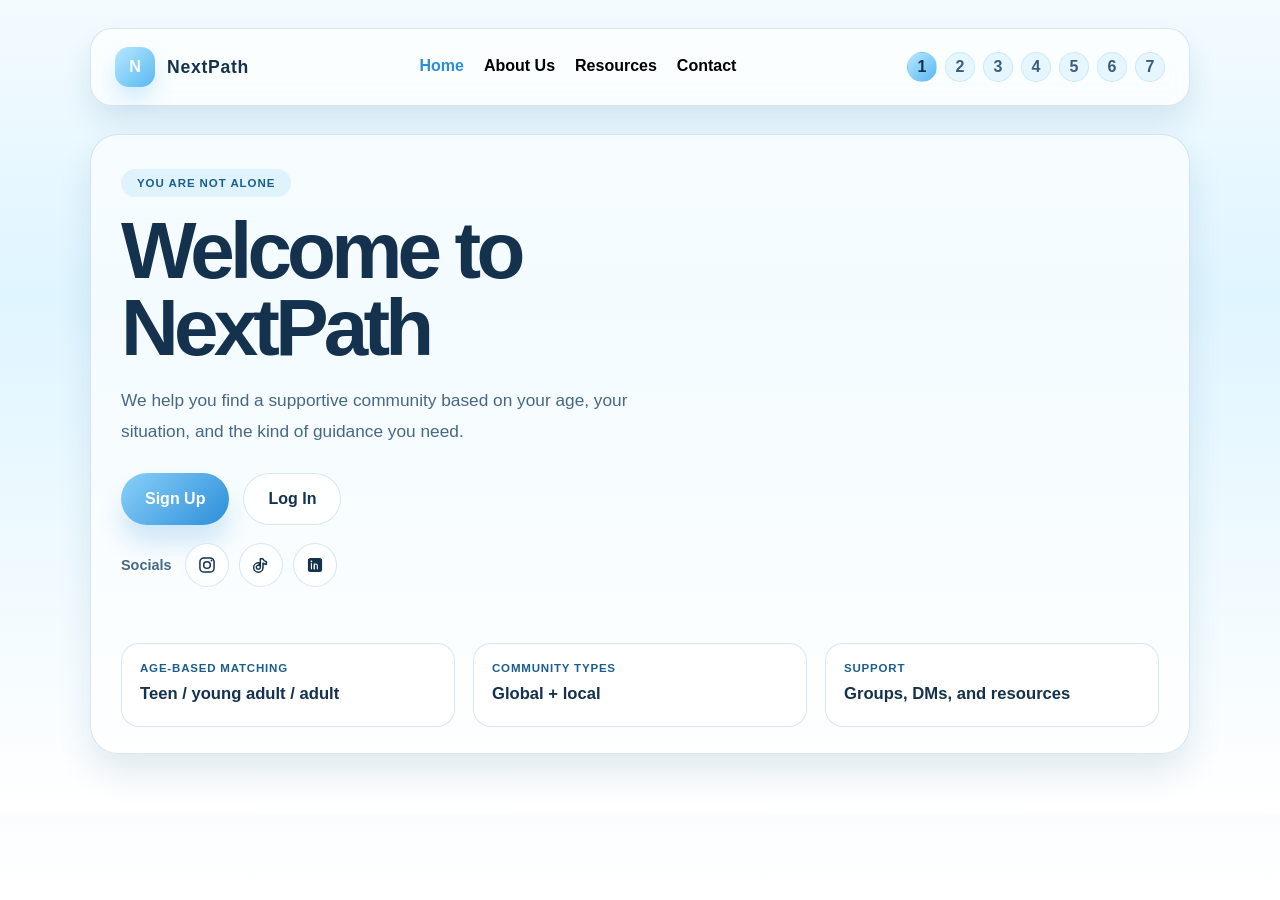
==== commit 9dabb412: "Add LinkedIn button to docs homepage and keep social row consistent" ====
--- a/docs/index.html
+++ b/docs/index.html
@@ -77,9 +77,17 @@
                         <circle cx="17.4" cy="6.6" r="1.1" class="social-icon-fill"></circle>
                       </svg>
                     </a>
-                    <a class="social-link" href="#" aria-label="TikTok link coming soon" title="TikTok link coming soon">
+                    <a class="social-link" href="https://www.tiktok.com/@nextpathproject" aria-label="Visit NextPath on TikTok" title="Visit NextPath on TikTok">
                       <svg viewBox="0 0 24 24" aria-hidden="true">
                         <path d="M14.2 4.5c.8 2 2.3 3.3 4.3 3.7v3a7.3 7.3 0 0 1-4.1-1.4v5.2a5.6 5.6 0 1 1-5.6-5.6c.4 0 .8 0 1.2.1v3.1a2.4 2.4 0 1 0 1.2 2.1V4.5h3z"></path>
+                      </svg>
+                    </a>
+                    <a class="social-link" href="https://www.linkedin.com/in/nextpath-project-a6161a43a/" aria-label="Visit NextPath on LinkedIn" title="Visit NextPath on LinkedIn" target="_blank" rel="noopener noreferrer">
+                      <svg viewBox="0 0 24 24" aria-hidden="true">
+                        <rect x="3.5" y="3.5" width="17" height="17" rx="3" class="social-icon-fill"></rect>
+                        <path d="M7.7 10.2v6.4M7.7 7.6v.02M11.1 16.6v-3.6c0-1.4.8-2.2 1.9-2.2 1.1 0 1.8.8 1.8 2.2v3.6" fill="none" stroke="#fff" stroke-width="1.3"></path>
+                        <circle cx="7.7" cy="7.7" r="1" fill="#fff" stroke="none"></circle>
+                        <path d="M11.1 10.6v6" fill="none" stroke="#fff" stroke-width="1.3"></path>
                       </svg>
                     </a>
                   </div>
@@ -139,9 +147,17 @@
                       <circle cx="17.4" cy="6.6" r="1.1" class="social-icon-fill"></circle>
                     </svg>
                   </a>
-                  <a class="social-link" href="#" aria-label="TikTok link coming soon" title="TikTok link coming soon">
+                  <a class="social-link" href="https://www.tiktok.com/@nextpathproject" aria-label="Visit NextPath on TikTok" title="Visit NextPath on TikTok">
                     <svg viewBox="0 0 24 24" aria-hidden="true">
                       <path d="M14.2 4.5c.8 2 2.3 3.3 4.3 3.7v3a7.3 7.3 0 0 1-4.1-1.4v5.2a5.6 5.6 0 1 1-5.6-5.6c.4 0 .8 0 1.2.1v3.1a2.4 2.4 0 1 0 1.2 2.1V4.5h3z"></path>
+                    </svg>
+                  </a>
+                  <a class="social-link" href="https://www.linkedin.com/in/nextpath-project-a6161a43a/" aria-label="Visit NextPath on LinkedIn" title="Visit NextPath on LinkedIn" target="_blank" rel="noopener noreferrer">
+                    <svg viewBox="0 0 24 24" aria-hidden="true">
+                      <rect x="3.5" y="3.5" width="17" height="17" rx="3" class="social-icon-fill"></rect>
+                      <path d="M7.7 10.2v6.4M7.7 7.6v.02M11.1 16.6v-3.6c0-1.4.8-2.2 1.9-2.2 1.1 0 1.8.8 1.8 2.2v3.6" fill="none" stroke="#fff" stroke-width="1.3"></path>
+                      <circle cx="7.7" cy="7.7" r="1" fill="#fff" stroke="none"></circle>
+                      <path d="M11.1 10.6v6" fill="none" stroke="#fff" stroke-width="1.3"></path>
                     </svg>
                   </a>
                 </div>
@@ -305,11 +321,11 @@
                 <label class="field-label">School / College</label>
                 <p class="field-help">Directory suggestions are sourced from official NCES/IES datasets and periodically refreshed.</p>
                 <div class="school-search">
-                  <input id="schoolSearch" type="text" class="text-field" autocomplete="off" placeholder="Start typing your school..." aria-autocomplete="list" aria-controls="schoolSuggestions" aria-describedby="schoolDirectoryStatus" role="combobox" aria-expanded="false" aria-haspopup="listbox" aria-activedescendant="" />
+                  <input id="schoolSearch" type="text" class="text-field" autocomplete="off" placeholder="Start typing your school..." aria-autocomplete="list" aria-controls="schoolSuggestions" aria-expanded="false" role="combobox" />
                   <div id="schoolSuggestions" class="school-suggestions" role="listbox"></div>
                 </div>
                 <p id="schoolDirectoryStatus" class="field-help" role="status" aria-live="polite">Loading school directory…</p>
-                <p class="field-help">NCES/IES source details and refresh guidance: <a href="school-directory-data.md" class="email-link">school-directory-data.md</a></p>
+                <p class="field-help">If your school does not appear yet, keep typing or enter it manually below.</p>
                 <div id="schoolAbbreviation" class="school-abbreviation">Your school initials will appear here</div>
                 <button id="noSchoolButton" type="button" class="small-link">I do not go to school</button>
                 <input id="otherSchool" type="text" class="text-field hidden-field" placeholder="Type your school name here" aria-label="Type your school name" />
@@ -399,7 +415,7 @@
               </div>
               <div class="returning-user-form">
                 <p id="loginAccountPickerLabel" class="field-label">Saved accounts</p>
-                <div id="loginAccountPicker" class="login-account-picker" role="listbox" aria-labelledby="loginAccountPickerLabel"></div>
+                <div id="loginAccountPicker" class="login-account-picker" role="radiogroup" aria-labelledby="loginAccountPickerLabel"></div>
 
                 <label class="field-label" for="loginEmail">Email</label>
                 <input id="loginEmail" type="email" class="text-field" autocomplete="email" placeholder="Type your email here" required />
@@ -427,7 +443,7 @@
             <div class="info-panel about-panel">
               <div class="mini-card">
                 <p class="info-copy">
-                  NextPath is designed for people rebuilding their lives after a major disruption—especially young adults facing barriers such as homelessness, financial hardship, interrupted education, unemployment, or limited access to opportunity. Rather than labeling people by what happened to them, NextPath focuses on where they are now and where they want to go.
+                  NextPath is designed for people rebuilding their lives after a major disruption—especially young adults facing barriers such as homelessness, financial hardship, interrupted education, or family instability.
                 </p>
               </div>
 
@@ -514,7 +530,7 @@
               </div>
               <div class="returning-user-form">
                 <p id="returningAccountPickerLabel" class="field-label">Saved accounts</p>
-                <div id="returningAccountPicker" class="login-account-picker" role="listbox" aria-labelledby="returningAccountPickerLabel"></div>
+                <div id="returningAccountPicker" class="login-account-picker" role="radiogroup" aria-labelledby="returningAccountPickerLabel"></div>
                 <div class="returning-user-actions">
                   <button id="returningLoginButton" class="primary-btn" type="button">Sign in</button>
                   <button id="signOutButton" class="ghost-btn" type="button" disabled>Sign out</button>
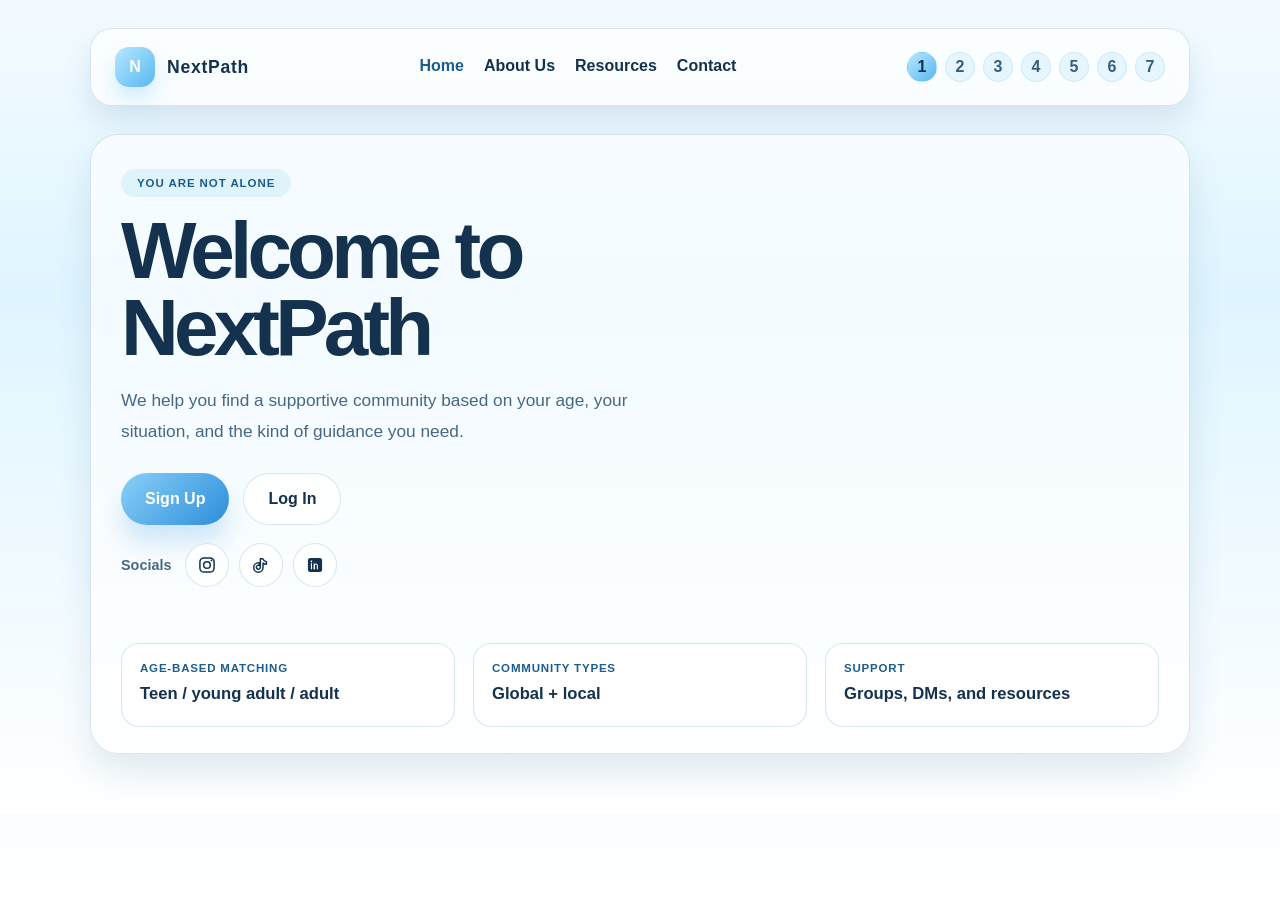
==== commit ae21a34a: "Add persistent dark mode toggle Co-authored-by: delvicariodyllan <323432565+delvicariodyllan@users.n" ====
--- a/docs/index.html
+++ b/docs/index.html
@@ -5,6 +5,18 @@
     <meta name="viewport" content="width=device-width, initial-scale=1.0" />
     <title>NextPath | Support Communities</title>
     <meta name="description" content="Welcome to NextPath. Find age-appropriate support communities, local groups, and resources that match what you're going through." />
+    <script>
+      (function () {
+        try {
+          var storedTheme = window.localStorage.getItem('nextpath.theme.v1');
+          if (storedTheme === 'dark' || storedTheme === 'light') {
+            document.documentElement.setAttribute('data-theme', storedTheme);
+          }
+        } catch (error) {
+          // Ignore storage failures in restricted environments.
+        }
+      })();
+    </script>
     <link rel="stylesheet" href="styles.css" />
   </head>
   <body>
@@ -70,7 +82,7 @@
                 <div class="social-row" aria-label="Socials">
                   <span class="social-label">Socials</span>
                   <div class="social-links">
-                    <a class="social-link" href="#" aria-label="Instagram link coming soon" title="Instagram link coming soon">
+                    <a class="social-link" href="https://www.instagram.com/nextpath_project/" aria-label="Instagram link coming soon" title="Instagram link coming soon">
                       <svg viewBox="0 0 24 24" aria-hidden="true">
                         <rect x="3.5" y="3.5" width="17" height="17" rx="5"></rect>
                         <circle cx="12" cy="12" r="4"></circle>
@@ -140,7 +152,7 @@
               <div class="social-row" aria-label="Socials">
                 <span class="social-label">Socials</span>
                 <div class="social-links">
-                  <a class="social-link" href="#" aria-label="Instagram link coming soon" title="Instagram link coming soon">
+                  <a class="social-link" href="https://www.instagram.com/nextpath_project/" aria-label="Instagram link coming soon" title="Instagram link coming soon">
                     <svg viewBox="0 0 24 24" aria-hidden="true">
                       <rect x="3.5" y="3.5" width="17" height="17" rx="5"></rect>
                       <circle cx="12" cy="12" r="4"></circle>
@@ -544,6 +556,26 @@
                 <h3>Settings</h3>
                 <p id="settingsOwnerNote" class="owner-note">Only the account owner can use these settings.</p>
 
+                <div class="theme-setting-row">
+                  <div class="theme-setting-copy">
+                    <p id="darkModeLabel" class="field-label theme-setting-label">Dark mode</p>
+                    <p class="field-help">Applies across this browser and stays on after reloads.</p>
+                  </div>
+                  <button
+                    id="darkModeToggle"
+                    class="theme-switch"
+                    type="button"
+                    role="switch"
+                    aria-checked="false"
+                    aria-labelledby="darkModeLabel darkModeState"
+                  >
+                    <span class="theme-switch-track" aria-hidden="true">
+                      <span class="theme-switch-thumb"></span>
+                    </span>
+                    <span id="darkModeState" class="theme-switch-text">Off</span>
+                  </button>
+                </div>
+
                 <label class="field-label" for="settingsAge">Age</label>
                 <input id="settingsAge" type="number" min="7" max="100" class="text-field" disabled />
 
--- a/docs/styles.css
+++ b/docs/styles.css
@@ -14,6 +14,51 @@
   --shadow: rgba(28, 88, 130, 0.12);
   --line: rgba(51, 115, 163, 0.18);
   --panel: rgba(255, 255, 255, 0.75);
+  --page-background: linear-gradient(180deg, #f4fbff 0%, #dff5ff 36%, #ffffff 100%);
+  --text-primary: #14314e;
+  --text-muted: #466785;
+  --text-accent: #1b5e8d;
+  --text-on-accent: #14314e;
+  --surface-topbar: rgba(255,255,255,0.7);
+  --surface-card: rgba(255,255,255,0.62);
+  --surface-panel: rgba(255,255,255,0.72);
+  --surface-elevated: rgba(255,255,255,0.78);
+  --surface-solid: rgba(255,255,255,0.82);
+  --surface-strong: rgba(255,255,255,0.86);
+  --surface-input: rgba(255,255,255,0.9);
+  --surface-spotlight: rgba(184,232,255,0.35);
+  --surface-spotlight-strong: rgba(184,232,255,0.55);
+  --focus-ring: rgba(44,142,217,0.6);
+  --theme-switch-track: rgba(87,184,241,0.2);
+  --theme-switch-track-active: linear-gradient(135deg, var(--sky-300), var(--sky-500));
+  --theme-switch-thumb: var(--white);
+  --overlay: rgba(0, 0, 0, 0.5);
+}
+
+html[data-theme="dark"] {
+  color-scheme: dark;
+  --muted: #abc0d2;
+  --shadow: rgba(0, 0, 0, 0.38);
+  --line: rgba(138, 208, 249, 0.18);
+  --panel: rgba(8, 20, 31, 0.92);
+  --page-background: linear-gradient(180deg, #08131d 0%, #0d1b2a 36%, #102234 100%);
+  --text-primary: #e7f3ff;
+  --text-muted: #abc0d2;
+  --text-accent: #8ad0f9;
+  --text-on-accent: #0f2437;
+  --surface-topbar: rgba(12, 26, 39, 0.82);
+  --surface-card: rgba(13, 27, 40, 0.86);
+  --surface-panel: rgba(15, 31, 46, 0.9);
+  --surface-elevated: rgba(18, 35, 51, 0.96);
+  --surface-solid: rgba(20, 38, 55, 0.94);
+  --surface-strong: rgba(23, 43, 62, 0.98);
+  --surface-input: rgba(7, 18, 28, 0.92);
+  --surface-spotlight: rgba(87,184,241,0.18);
+  --surface-spotlight-strong: rgba(87,184,241,0.3);
+  --focus-ring: rgba(138, 208, 249, 0.72);
+  --theme-switch-track: rgba(223, 244, 255, 0.18);
+  --theme-switch-thumb: #eff9ff;
+  --overlay: rgba(1, 8, 14, 0.72);
 }
 
 * {
@@ -24,8 +69,8 @@
   margin: 0;
   min-height: 100%;
   font-family: "Segoe UI", Tahoma, Geneva, Verdana, sans-serif;
-  background: linear-gradient(180deg, #f4fbff 0%, #dff5ff 36%, #ffffff 100%);
-  color: var(--navy-900);
+  background: var(--page-background);
+  color: var(--text-primary);
 }
 
 body {
@@ -54,7 +99,7 @@
   flex-wrap: wrap;
   gap: 14px 22px;
   padding: 18px 24px;
-  background: rgba(255,255,255,0.7);
+  background: var(--surface-topbar);
   border: 1px solid var(--line);
   border-radius: 22px;
   box-shadow: 0 15px 30px var(--shadow);
@@ -101,7 +146,7 @@
 }
 
 .nav-link {
-  color: #000000 !important;
+  color: var(--text-primary) !important;
   text-decoration: none;
   font-weight: 700;
   cursor: pointer;
@@ -114,12 +159,12 @@
 }
 
 .nav-link:hover {
-  color: var(--sky-700) !important;
+  color: var(--text-accent) !important;
 }
 
 .nav-link.active {
-  color: var(--sky-700) !important;
-  border-bottom-color: var(--sky-700);
+  color: var(--text-accent) !important;
+  border-bottom-color: var(--text-accent);
 }
 
 .step-indicator {
@@ -140,8 +185,8 @@
   padding: 8px 12px;
   border: 1px solid var(--line);
   border-radius: 18px;
-  background: rgba(255,255,255,0.86);
-  color: var(--navy-900);
+  background: var(--surface-strong);
+  color: var(--text-primary);
 }
 
 .account-chip-copy {
@@ -201,7 +246,7 @@
 
 .step-pill.active {
   background: linear-gradient(135deg, var(--sky-300), var(--sky-500));
-  color: var(--navy-900);
+  color: var(--text-on-accent);
   border-color: transparent;
 }
 
@@ -216,8 +261,8 @@
   padding: 12px 16px;
   border: 1px solid rgba(44,142,217,0.2);
   border-radius: 16px;
-  background: rgba(255,255,255,0.78);
-  color: var(--sky-900);
+  background: var(--surface-elevated);
+  color: var(--text-accent);
   font-weight: 700;
 }
 
@@ -230,7 +275,7 @@
 }
 
 .page-card {
-  background: rgba(255,255,255,0.62);
+  background: var(--surface-card);
   border: 1px solid var(--line);
   border-radius: 28px;
   padding: 34px 30px 26px;
@@ -255,7 +300,7 @@
 
 .screen {
   display: none;
-  background: rgba(255,255,255,0.62);
+  background: var(--surface-card);
   border: 1px solid var(--line);
   border-radius: 28px;
   padding: 34px 30px 26px;
@@ -267,7 +312,7 @@
 }
 
 .content-section {
-  background: rgba(255,255,255,0.62);
+  background: var(--surface-card);
   border: 1px solid var(--line);
   border-radius: 28px;
   padding: 34px 30px 26px;
@@ -283,7 +328,7 @@
 }
 
 .email-link {
-  color: var(--sky-700);
+  color: var(--text-accent);
   text-decoration: none;
   font-weight: 600;
 }
@@ -298,7 +343,7 @@
   padding: 8px 16px;
   border-radius: 999px;
   background: rgba(87, 184, 241, 0.14);
-  color: var(--sky-900);
+  color: var(--text-accent);
   text-transform: uppercase;
   letter-spacing: 0.08em;
   font-size: 0.72rem;
@@ -379,20 +424,20 @@
   height: 44px;
   border-radius: 999px;
   border: 1px solid var(--line);
-  background: rgba(255,255,255,0.82);
-  color: var(--navy-900);
+  background: var(--surface-solid);
+  color: var(--text-primary);
   transition: transform 0.2s ease, box-shadow 0.2s ease, border-color 0.2s ease;
 }
 
 .social-link:hover,
 .social-link:focus-visible {
   transform: translateY(-1px);
-  border-color: rgba(44,142,217,0.45);
+  border-color: var(--focus-ring);
   box-shadow: 0 10px 18px rgba(87,184,241,0.14);
 }
 
 .social-link:focus-visible {
-  outline: 2px solid rgba(44,142,217,0.45);
+  outline: 2px solid var(--focus-ring);
   outline-offset: 2px;
 }
 
@@ -441,8 +486,8 @@
 }
 
 .ghost-btn {
-  background: rgba(255,255,255,0.8);
-  color: var(--navy-900);
+  background: var(--surface-solid);
+  color: var(--text-primary);
   border: 1px solid var(--line);
 }
 
@@ -458,13 +503,13 @@
   flex-direction: column;
   gap: 8px;
   padding: 18px 18px 20px;
-  background: rgba(255,255,255,0.78);
+  background: var(--surface-elevated);
   border: 1px solid var(--line);
   border-radius: 18px;
 }
 
 .mini-label {
-  color: var(--sky-900);
+  color: var(--text-accent);
   font-size: 0.72rem;
   font-weight: 800;
   text-transform: uppercase;
@@ -478,21 +523,21 @@
 
 .info-copy {
   margin: 0;
-  color: #4a5f7f;
+  color: var(--text-muted);
   font-size: 1rem;
   line-height: 1.6;
 }
 
 .section-title {
   margin: 0 0 1em;
-  color: #1a3a5c;
+  color: var(--text-primary);
   font-size: 1.1rem;
 }
 
 .age-box {
   max-width: 640px;
   margin-top: 28px;
-  background: rgba(255,255,255,0.72);
+  background: var(--surface-panel);
   border: 1px solid var(--line);
   border-radius: 20px;
   padding: 26px 24px;
@@ -502,7 +547,7 @@
   font-size: clamp(2.2rem, 6vw, 4rem);
   font-weight: 900;
   letter-spacing: -0.08em;
-  color: var(--navy-900);
+  color: var(--text-primary);
 }
 
 input[type="range"] {
@@ -523,7 +568,7 @@
   padding: 10px 16px;
   border-radius: 999px;
   background: rgba(87,184,241,0.12);
-  color: var(--sky-900);
+  color: var(--text-accent);
   font-weight: 800;
 }
 
@@ -536,9 +581,9 @@
 
 .choice-card {
   min-height: 74px;
-  background: rgba(255,255,255,0.8);
-  border: 1px solid var(--line);
-  color: var(--navy-900);
+  background: var(--surface-solid);
+  border: 1px solid var(--line);
+  color: var(--text-primary);
   padding: 16px 18px;
   text-align: left;
   font-weight: 800;
@@ -547,6 +592,7 @@
 .choice-card.active {
   background: linear-gradient(135deg, rgba(184,232,255,0.9), rgba(255,255,255,0.9));
   border-color: rgba(44,142,217,0.35);
+  color: var(--text-on-accent);
 }
 
 .card-header {
@@ -561,7 +607,7 @@
 }
 
 .profile-side {
-  background: rgba(255,255,255,0.72);
+  background: var(--surface-panel);
   border: 1px solid var(--line);
   border-radius: 22px;
   padding: 20px;
@@ -673,8 +719,8 @@
   padding: 9px 13px;
   border: 1px solid var(--line);
   border-radius: 999px;
-  color: var(--sky-900);
-  background: rgba(255,255,255,0.78);
+  color: var(--text-accent);
+  background: var(--surface-elevated);
   font-size: 0.84rem;
   font-weight: 800;
   cursor: pointer;
@@ -695,7 +741,7 @@
   left: 0;
   right: 0;
   bottom: 0;
-  background: rgba(0, 0, 0, 0.5);
+  background: var(--overlay);
   display: none;
   align-items: center;
   justify-content: center;
@@ -709,7 +755,7 @@
 }
 
 .cropper-container {
-  background: var(--white);
+  background: var(--surface-elevated);
   border-radius: 24px;
   box-shadow: 0 25px 50px rgba(0, 0, 0, 0.25);
   width: 100%;
@@ -742,7 +788,7 @@
 .cropper-header h3 {
   margin: 0;
   font-size: 1.4rem;
-  color: var(--navy-900);
+  color: var(--text-primary);
 }
 
 .close-btn {
@@ -763,7 +809,7 @@
 
 .close-btn:hover {
   background: rgba(87, 184, 241, 0.1);
-  color: var(--navy-900);
+  color: var(--text-primary);
 }
 
 .cropper-content {
@@ -777,7 +823,7 @@
   position: relative;
   flex: 1;
   min-height: 400px;
-  background: var(--sky-50);
+  background: var(--surface-card);
   border-radius: 16px;
   overflow: hidden;
   display: flex;
@@ -818,7 +864,7 @@
 
 .crop-label {
   display: block;
-  color: var(--navy-900);
+  color: var(--text-primary);
   font-size: 0.78rem;
   font-weight: 800;
   text-transform: uppercase;
@@ -864,7 +910,7 @@
   overflow: hidden;
   border: 1px solid var(--line);
   border-radius: 14px;
-  background: var(--white);
+  background: var(--surface-elevated);
   box-shadow: 0 14px 30px rgba(23, 59, 87, 0.14);
 }
 
@@ -880,24 +926,24 @@
   border: 0;
   border-bottom: 1px solid var(--line);
   background: transparent;
-  color: var(--navy-900);
+  color: var(--text-primary);
   text-align: left;
   font-weight: 800;
   cursor: pointer;
 }
 
 .school-suggestion:hover {
-  background: rgba(184,232,255,0.35);
+  background: var(--surface-spotlight);
 }
 
 .school-suggestion.active,
 .school-suggestion:focus-visible {
   outline: none;
-  background: rgba(184,232,255,0.55);
+  background: var(--surface-spotlight-strong);
 }
 
 .school-suggestion small {
-  color: var(--sky-900);
+  color: var(--text-accent);
   font-weight: 900;
   letter-spacing: 0.08em;
 }
@@ -914,7 +960,7 @@
   padding: 0;
   border: 0;
   background: transparent;
-  color: var(--sky-900);
+  color: var(--text-accent);
   font-weight: 800;
   cursor: pointer;
 }
@@ -922,7 +968,7 @@
 .field-label {
   display: block;
   margin: 14px 0 8px;
-  color: var(--navy-900);
+  color: var(--text-primary);
   font-weight: 800;
 }
 
@@ -945,9 +991,9 @@
   min-height: 48px;
   border-radius: 14px;
   border: 1px solid var(--line);
-  background: rgba(255,255,255,0.9);
+  background: var(--surface-input);
   padding: 12px 14px;
-  color: var(--navy-900);
+  color: var(--text-primary);
 }
 
 .text-field.area {
@@ -960,7 +1006,7 @@
   padding: 20px 22px;
   border: 1px dashed rgba(44,142,217,0.3);
   border-radius: 20px;
-  background: rgba(255,255,255,0.72);
+  background: var(--surface-panel);
 }
 
 .people-grid,
@@ -983,7 +1029,7 @@
   padding: 20px;
   border: 1px solid var(--line);
   border-radius: 20px;
-  background: rgba(255,255,255,0.72);
+  background: var(--surface-panel);
 }
 
 .returning-user-form {
@@ -1003,7 +1049,7 @@
   padding: 10px 12px;
   border: 1px dashed rgba(44,142,217,0.3);
   border-radius: 14px;
-  background: rgba(255,255,255,0.84);
+  background: var(--surface-strong);
   color: var(--muted);
   font-size: 0.85rem;
   font-weight: 600;
@@ -1019,20 +1065,20 @@
   border: 1px solid rgba(44,142,217,0.22);
   border-radius: 16px;
   background: rgba(255,255,255,0.92);
-  color: var(--navy-900);
+  color: var(--text-primary);
   text-align: left;
   cursor: pointer;
   transition: border-color 0.2s ease, box-shadow 0.2s ease, transform 0.2s ease;
 }
 
 .login-account-tile:hover {
-  border-color: rgba(44,142,217,0.45);
+  border-color: var(--focus-ring);
   box-shadow: 0 10px 18px rgba(87,184,241,0.12);
   transform: translateY(-1px);
 }
 
 .login-account-tile:focus-visible {
-  outline: 2px solid rgba(44,142,217,0.6);
+  outline: 2px solid var(--focus-ring);
   outline-offset: 1px;
 }
 
@@ -1093,7 +1139,7 @@
 
 .login-account-add-avatar {
   background: rgba(44,142,217,0.12);
-  color: var(--sky-700);
+  color: var(--text-accent);
   border: 1px dashed rgba(44,142,217,0.45);
 }
 
@@ -1129,7 +1175,7 @@
   padding: 18px;
   border: 1px solid var(--line);
   border-radius: 20px;
-  background: rgba(255,255,255,0.78);
+  background: var(--surface-elevated);
 }
 
 .people-card-header,
@@ -1159,7 +1205,7 @@
   padding: 7px 10px;
   border-radius: 999px;
   background: rgba(87,184,241,0.12);
-  color: var(--sky-900);
+  color: var(--text-accent);
   font-size: 0.74rem;
   font-weight: 800;
 }
@@ -1175,7 +1221,7 @@
 
 .contact-intro {
   margin: 0 0 20px;
-  color: #4a5f7f;
+  color: var(--text-muted);
   font-size: 1.2rem;
 }
 
@@ -1198,14 +1244,14 @@
   padding: 8px 12px;
   border-radius: 999px;
   background: rgba(87,184,241,0.12);
-  color: var(--sky-900);
+  color: var(--text-accent);
   font-size: 0.82rem;
   font-weight: 700;
 }
 
 .interest-tags span.active {
   background: linear-gradient(135deg, var(--sky-300), var(--sky-500));
-  color: var(--navy-900);
+  color: var(--text-on-accent);
   box-shadow: 0 8px 16px rgba(44,142,217,0.14);
 }
 
@@ -1219,25 +1265,112 @@
 .toggle-btn {
   min-height: 44px;
   padding: 0 16px;
-  background: rgba(255,255,255,0.8);
-  border: 1px solid var(--line);
-  color: var(--navy-900);
+  background: var(--surface-solid);
+  border: 1px solid var(--line);
+  color: var(--text-primary);
 }
 
 .toggle-btn.active {
   background: linear-gradient(135deg, var(--sky-300), var(--sky-500));
   border-color: transparent;
+  color: var(--text-on-accent);
 }
 
 .match-box {
   max-width: 680px;
-  background: rgba(255,255,255,0.8);
+  background: var(--surface-solid);
   border: 1px solid var(--line);
   border-radius: 22px;
   padding: 24px 22px;
   margin-top: 20px;
 }
 
+.theme-setting-row {
+  display: flex;
+  align-items: center;
+  justify-content: space-between;
+  gap: 16px;
+  margin: 16px 0 8px;
+  padding: 14px 16px;
+  border: 1px solid var(--line);
+  border-radius: 18px;
+  background: var(--surface-elevated);
+}
+
+.theme-setting-copy {
+  min-width: 0;
+}
+
+.theme-setting-label {
+  margin: 0;
+}
+
+.theme-setting-row .field-help {
+  margin: 6px 0 0;
+}
+
+.theme-switch {
+  display: inline-flex;
+  align-items: center;
+  gap: 12px;
+  min-height: 48px;
+  padding: 8px 10px 8px 12px;
+  border: 1px solid var(--line);
+  border-radius: 999px;
+  background: var(--surface-input);
+  color: var(--text-primary);
+  font-weight: 800;
+  transition: border-color 0.2s ease, box-shadow 0.2s ease, transform 0.2s ease;
+}
+
+.theme-switch:hover {
+  transform: translateY(-1px);
+}
+
+.theme-switch:focus-visible {
+  outline: 2px solid var(--focus-ring);
+  outline-offset: 2px;
+}
+
+.theme-switch[aria-checked="true"] {
+  border-color: rgba(44,142,217,0.35);
+}
+
+.theme-switch-track {
+  position: relative;
+  display: inline-flex;
+  align-items: center;
+  width: 50px;
+  height: 28px;
+  padding: 3px;
+  border-radius: 999px;
+  background: var(--theme-switch-track);
+  transition: background 0.2s ease;
+}
+
+.theme-switch-thumb {
+  width: 22px;
+  height: 22px;
+  border-radius: 50%;
+  background: var(--theme-switch-thumb);
+  box-shadow: 0 4px 10px rgba(0, 0, 0, 0.18);
+  transform: translateX(0);
+  transition: transform 0.2s ease;
+}
+
+.theme-switch[aria-checked="true"] .theme-switch-track {
+  background: var(--theme-switch-track-active);
+}
+
+.theme-switch[aria-checked="true"] .theme-switch-thumb {
+  transform: translateX(22px);
+}
+
+.theme-switch-text {
+  min-width: 2.4ch;
+  text-align: left;
+}
+
 .match-header {
   display: flex;
   align-items: center;
@@ -1250,7 +1383,7 @@
   justify-content: center;
   border-radius: 999px;
   background: rgba(87,184,241,0.15);
-  color: var(--sky-900);
+  color: var(--text-accent);
   padding: 8px 12px;
   font-size: 0.74rem;
   font-weight: 800;
@@ -1346,6 +1479,10 @@
   .crop-controls-section {
     min-width: 100%;
   }
+
+  .theme-setting-row {
+    align-items: flex-start;
+  }
 }
 
 @media (max-width: 560px) {
@@ -1386,6 +1523,15 @@
     width: 100%;
   }
 
+  .theme-setting-row {
+    flex-direction: column;
+  }
+
+  .theme-switch {
+    width: 100%;
+    justify-content: space-between;
+  }
+
   .cropper-container {
     max-width: calc(100% - 16px);
   }
